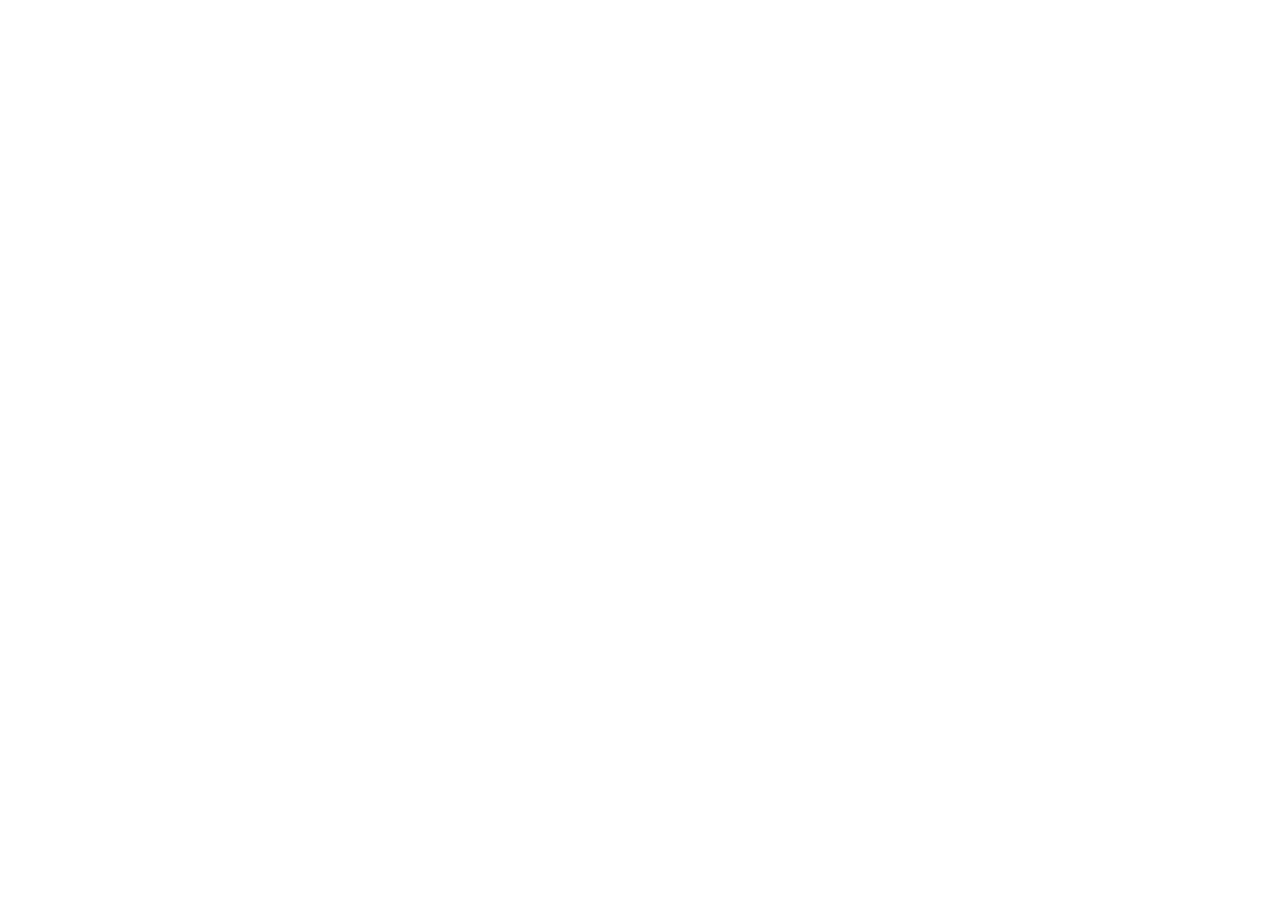
==== index.html @ 9aff6b2b "addding info" ====
<!DOCTYPE html>
<html lang="en">
<head>
    <meta charset="UTF-8">
    <meta name="viewport" content="width=device-width, initial-scale=1.0">
    <title>Document</title>
</head>
<body>
    
    <main

</body>
</html>
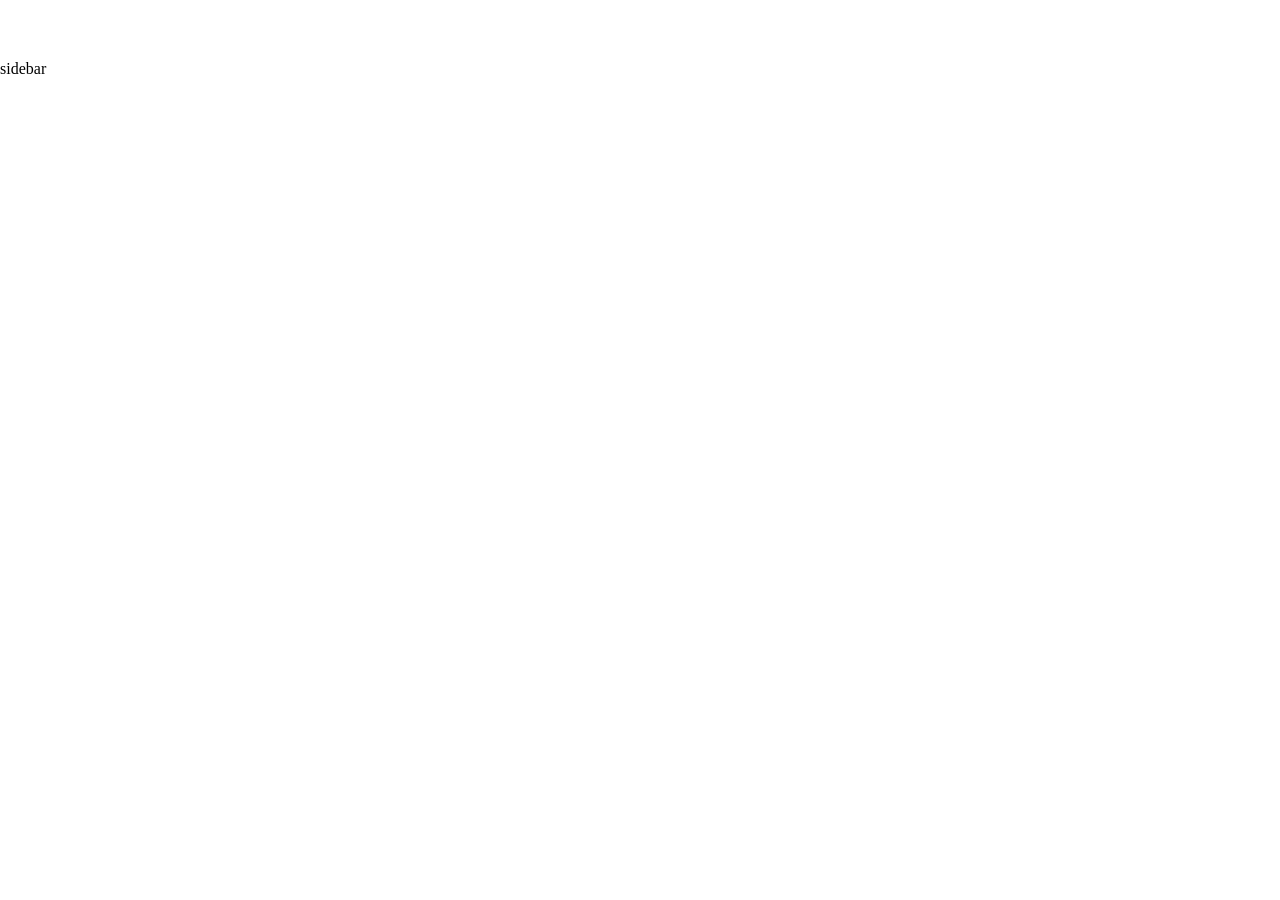
==== commit 98fcdfb1: "adding side bar" ====
--- a/index.html
+++ b/index.html
@@ -4,10 +4,16 @@
     <meta charset="UTF-8">
     <meta name="viewport" content="width=device-width, initial-scale=1.0">
     <title>Document</title>
+
+    <link rel="stylesheet" href="sidebar.css">
 </head>
 <body>
     
-    <main
+    <main>
+        <div class="sidebar">
+            sidebar
+        </div>
+    </main>
 
 </body>
 </html>
--- a/sidebar.css
+++ b/sidebar.css
@@ -0,0 +1,11 @@
+.sidebar {
+    position: fixed;
+    left: 0;
+    bottom: 0;
+    top: 55px;
+    background-color: white;
+    width: 72px;
+    z-index: 200;
+    padding-top: 5px;
+    cursor: pointer;
+}
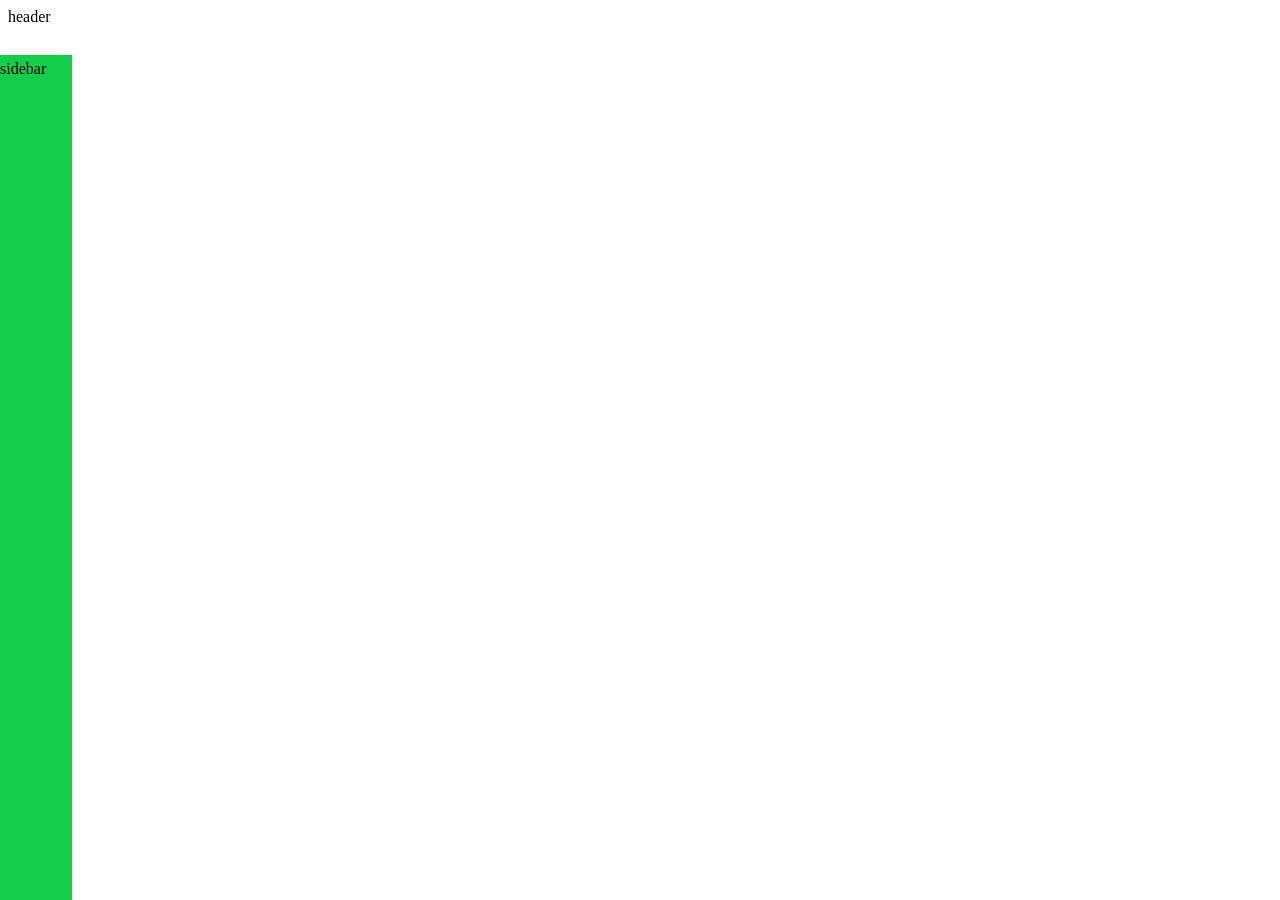
==== commit 25fbe990: "adding header" ====
--- a/index.html
+++ b/index.html
@@ -10,9 +10,15 @@
 <body>
     
     <main>
-        <div class="sidebar">
-            sidebar
-        </div>
+        <nav>
+            <div class="header">
+                header
+            </div>
+            
+            <div class="sidebar">
+                sidebar
+            </div>
+        </nav>
     </main>
 
 </body>
--- a/sidebar.css
+++ b/sidebar.css
@@ -3,7 +3,7 @@
     left: 0;
     bottom: 0;
     top: 55px;
-    background-color: white;
+    background-color: rgb(18, 206, 74);
     width: 72px;
     z-index: 200;
     padding-top: 5px;
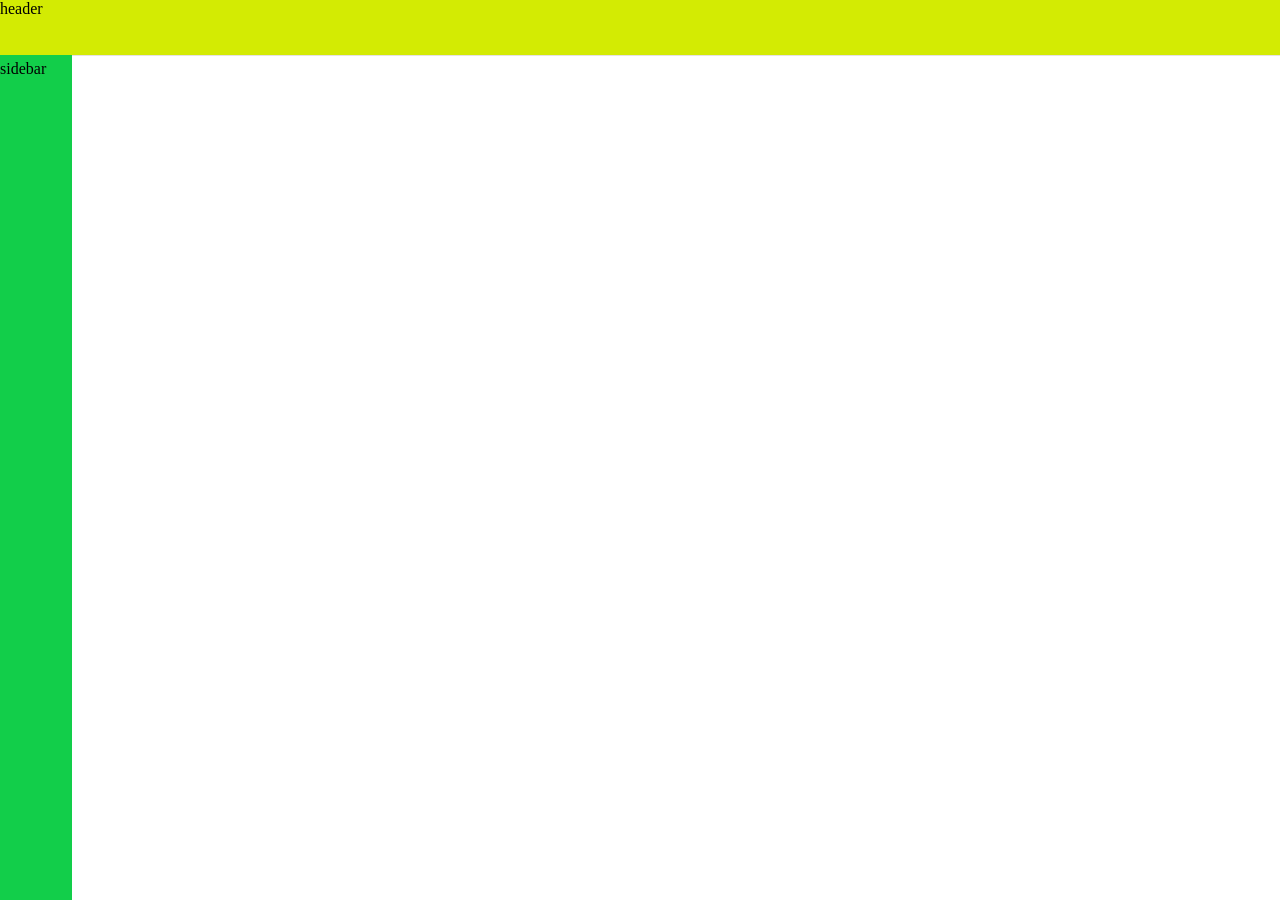
==== commit df674771: "connecting the header" ====
--- a/index.html
+++ b/index.html
@@ -6,6 +6,7 @@
     <title>Document</title>
 
     <link rel="stylesheet" href="sidebar.css">
+    <link rel="stylesheet" href="header.css"
 </head>
 <body>
     
@@ -14,7 +15,7 @@
             <div class="header">
                 header
             </div>
-            
+
             <div class="sidebar">
                 sidebar
             </div>
--- a/header.css
+++ b/header.css
@@ -0,0 +1,14 @@
+.header {
+    height: 55px;
+    position: fixed;
+    top: 0;
+    left: 0;
+    right: 0;
+
+    background-color: rgb(211, 235, 3);
+    border-bottom-width: 1px;
+    border-bottom-style: solid;
+    border-bottom-color: rgb(230, 226, 226);
+
+    z-index: 100;
+}
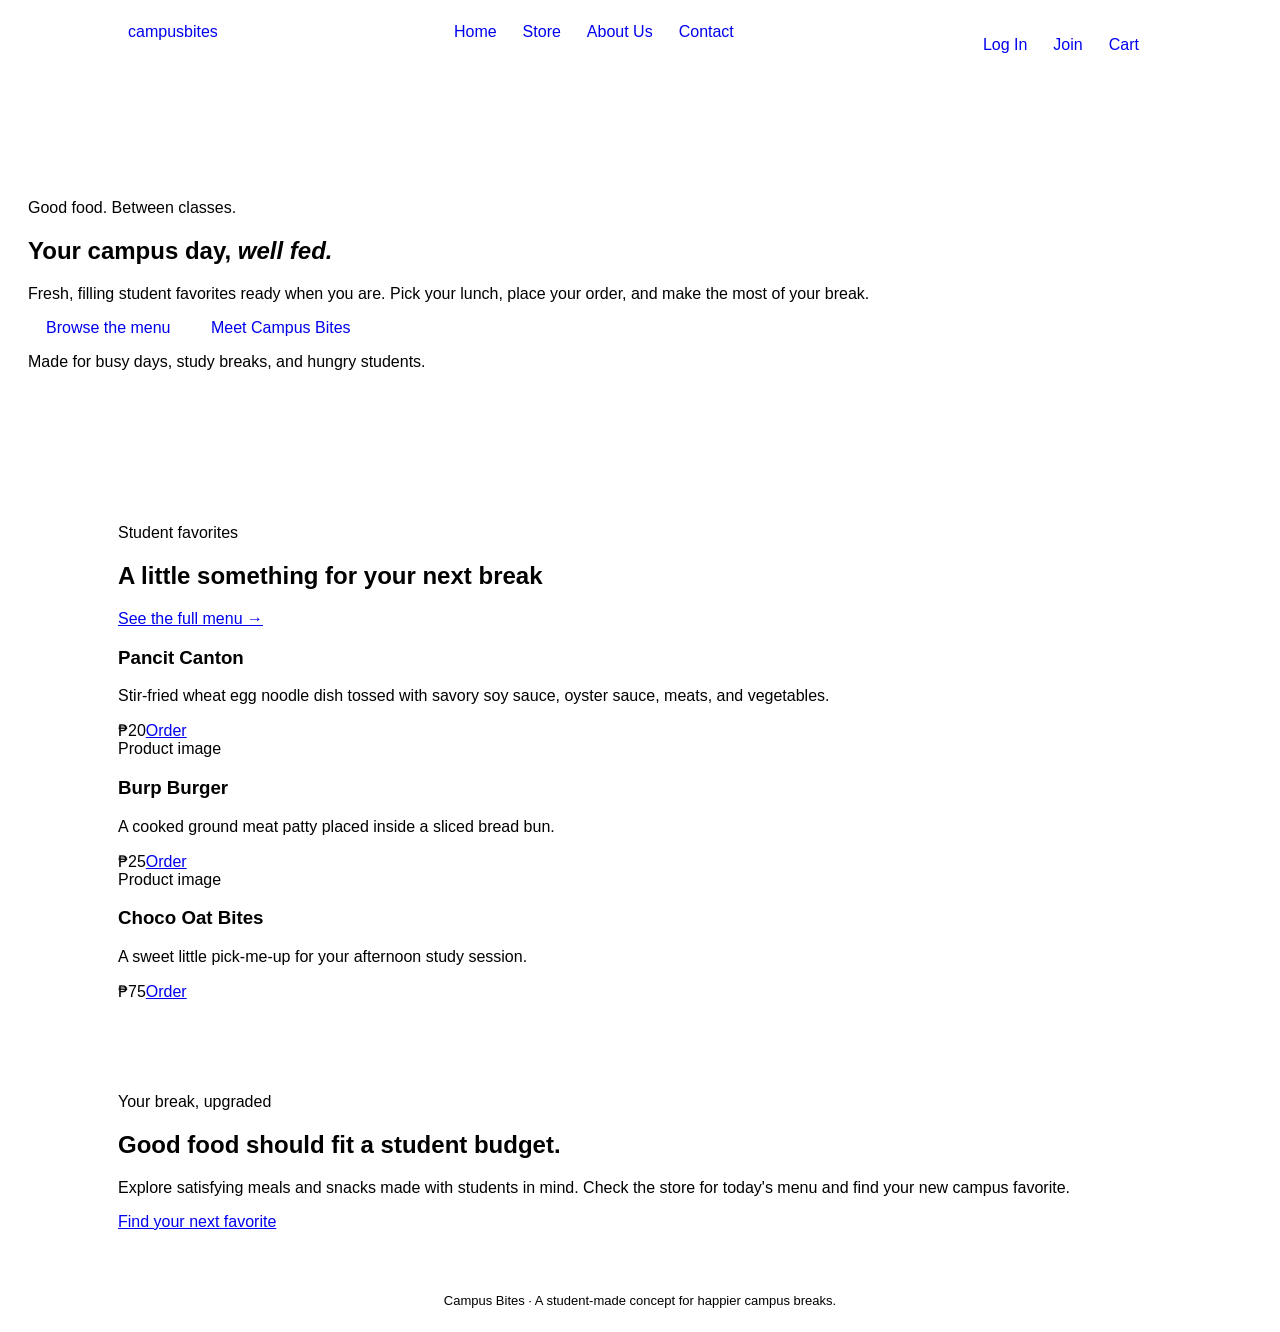
==== commit 39087924: "HOME TO INDEX, CHANGE FILE NAME" ====
--- a/index.html
+++ b/index.html
@@ -1,26 +1,117 @@
 <!DOCTYPE html>
 <html lang="en">
+
 <head>
     <meta charset="UTF-8">
     <meta name="viewport" content="width=device-width, initial-scale=1.0">
-    <title>Document</title>
+    <title>Campus Bites</title>
 
-    <link rel="stylesheet" href="sidebar.css">
-    <link rel="stylesheet" href="header.css"
+    <link rel="stylesheet" href="stylesheet.css">
+    <link rel="stylesheet" href="nav.css">
 </head>
+
 <body>
-    
-    <main>
-        <nav>
-            <div class="header">
-                header
-            </div>
+    <header class="site-header">
+        <nav class="nav-wrap">
+            <a class="brand" href="home.html">campus<span>bites</span></a>
+            <ul>
+                <li><a href="home.html">Home</a></li>
+                <li><a href="store.html">Store</a></li>
+                <li><a href="about_us.html">About Us</a></li>
+                <li><a href="contact.html">Contact</a></li>
+            </ul>
 
-            <div class="sidebar">
-                sidebar
+            <div class="nav-action">
+                <a class="log-in" href="log_in.html">Log In</a>
+                <a class="register-link" href="register.html">Join</a>
+                <a class="cart-link" href="cart.html">Cart</a>
             </div>
         </nav>
+    </header>
+
+    <main>
+        <section class="message">
+            <div class="container-message-grid">
+                <div>
+                    <p class="eyebrow">Good food. Between classes.</p>
+                    <h1>Your campus day, <em>well fed.</em></h1>
+                    <p class="lead">
+                        Fresh, filling student favorites ready when you are. Pick your
+                        lunch, place your order, and make the most of your break.
+                    </p>
+                    <div class="message-button">
+                        <a class="message-button-store" href="store.html">Browse the menu</a>
+                        <a class="message-button-about" href="about_us.html">Meet Campus Bites</a>
+                    </div>
+                    <p class="message-note">
+                        Made for busy days, study breaks, and hungry students.
+                    </p>
+                </div>
+            </div>
+        </section>
+
+        <section class="section">
+            <div class="container">
+                <div class="section-heading">
+                    <div>
+                        <p class="eyebrow">Student favorites</p>
+                        <h2>A little something for your next break</h2>
+                    </div>
+                    <a class="text-link" href="store.html">See the full menu →</a>
+                </div>
+
+                <div class="cards">
+                    <article class="product-card">
+                        <div class="product-info">
+                            <h3>Pancit Canton</h3>
+                            <p>Stir-fried wheat egg noodle dish tossed with savory soy sauce, oyster sauce, meats, and
+                                vegetables.</p>
+                            <div class="product-bottom">
+                                <span class="price">₱20</span><a class="small-button" href="store.html">Order</a>
+                            </div>
+                        </div>
+                    </article>
+                    <article class="product-card">
+                        <div class="image-blank">Product image</div>
+                        <div class="product-info">
+                            <h3>Burp Burger</h3>
+                            <p>A cooked ground meat patty placed inside a sliced bread bun.</p>
+                            <div class="product-bottom">
+                                <span class="price">₱25</span><a class="small-button" href="store.html">Order</a>
+                            </div>
+                        </div>
+                    </article>
+                    <article class="product-card">
+                        <div class="image-blank">Product image</div>
+                        <div class="product-info">
+                            <h3>Choco Oat Bites</h3>
+                            <p>
+                                A sweet little pick-me-up for your afternoon study session.
+                            </p>
+                            <div class="product-bottom">
+                                <span class="price">₱75</span><a class="small-button" href="store.html">Order</a>
+                            </div>
+                        </div>
+                    </article>
+                </div>
+            </div>
+        </section>
+
+        <section class="section">
+            <div class="promo">
+                <p class="eyebrow">Your break, upgraded</p>
+                <h2>Good food should fit a student budget.</h2>
+                <p>
+                    Explore satisfying meals and snacks made with students in mind.
+                    Check the store for today's menu and find your new campus favorite.
+                </p>
+                <a class="promo-btn-store" href="store.html">Find your next favorite</a>
+            </div>
+        </section>
+        <footer class="site-footer">
+            Campus Bites · A student-made concept for happier campus breaks.
+        </footer>
     </main>
+</body>
 
-</body>
 </html>
--- a/stylesheet.css
+++ b/stylesheet.css
@@ -0,0 +1,55 @@
+@import url(https://fonts.google.com/specimen/SN+Pro?categoryFilters=Sans+Serif:%2FSans%2FRounded);
+
+/*
+:root {
+    --ink: #23342a;
+    --muted: #6f7d72;
+    --green: #2d6547;
+    --green-dark: #214d36;
+    --lime: #d9ec9b;
+    --cream: #fbf9f2;
+    --white: #fff;
+    --line: #e7e8df;
+    --orange: #ed9d5b;
+}
+    */
+
+* {
+    box-sizing: border-box;
+}
+
+body {
+    margin: 0;
+    font-family: 'SN Pro', sans-serif ;
+}
+
+/*HOME*/
+
+.message {
+    min-height: 40vh;
+    display: flex;
+    align-items: center;
+    padding-top: 44px;
+    padding-right: 28px;
+    padding-bottom: 54px;
+    padding-left: 28px;
+}
+
+.message a {
+    text-decoration: none;
+    padding: 8px;
+    margin: 10px;
+}
+
+.section {
+    max-width: 1120px;
+    margin: 0 auto;
+    padding: 38px;
+}
+
+/*FOOTER*/
+.site-footer {
+    padding: 24px;
+    font-size: 13px;
+    text-align: center;
+}
--- a/nav.css
+++ b/nav.css
@@ -0,0 +1,32 @@
+@import url(https://fonts.google.com/specimen/SN+Pro?categoryFilters=Sans+Serif:%2FSans%2FRounded);
+
+.nav-wrap {
+    position: sticky;
+    top: 0;
+    width: 100%;
+    z-index: 10;
+    display: flex;
+    justify-content: space-around;
+    text-align: center;
+    padding: 10px;
+    margin-bottom: 20px;
+    float: left;
+    font-family: 'SN Pro', sans-serif;
+}
+
+.nav-wrap a {
+    text-decoration: none;
+}
+
+.nav-wrap ul {
+    list-style-type: none;
+    margin: 0;
+    padding: 0;
+    overflow: hidden;
+}
+
+.nav-wrap ul li, .brand, .nav-action, .nav-action a {
+    position: relative;
+    float: left;
+    padding: 13px;
+}
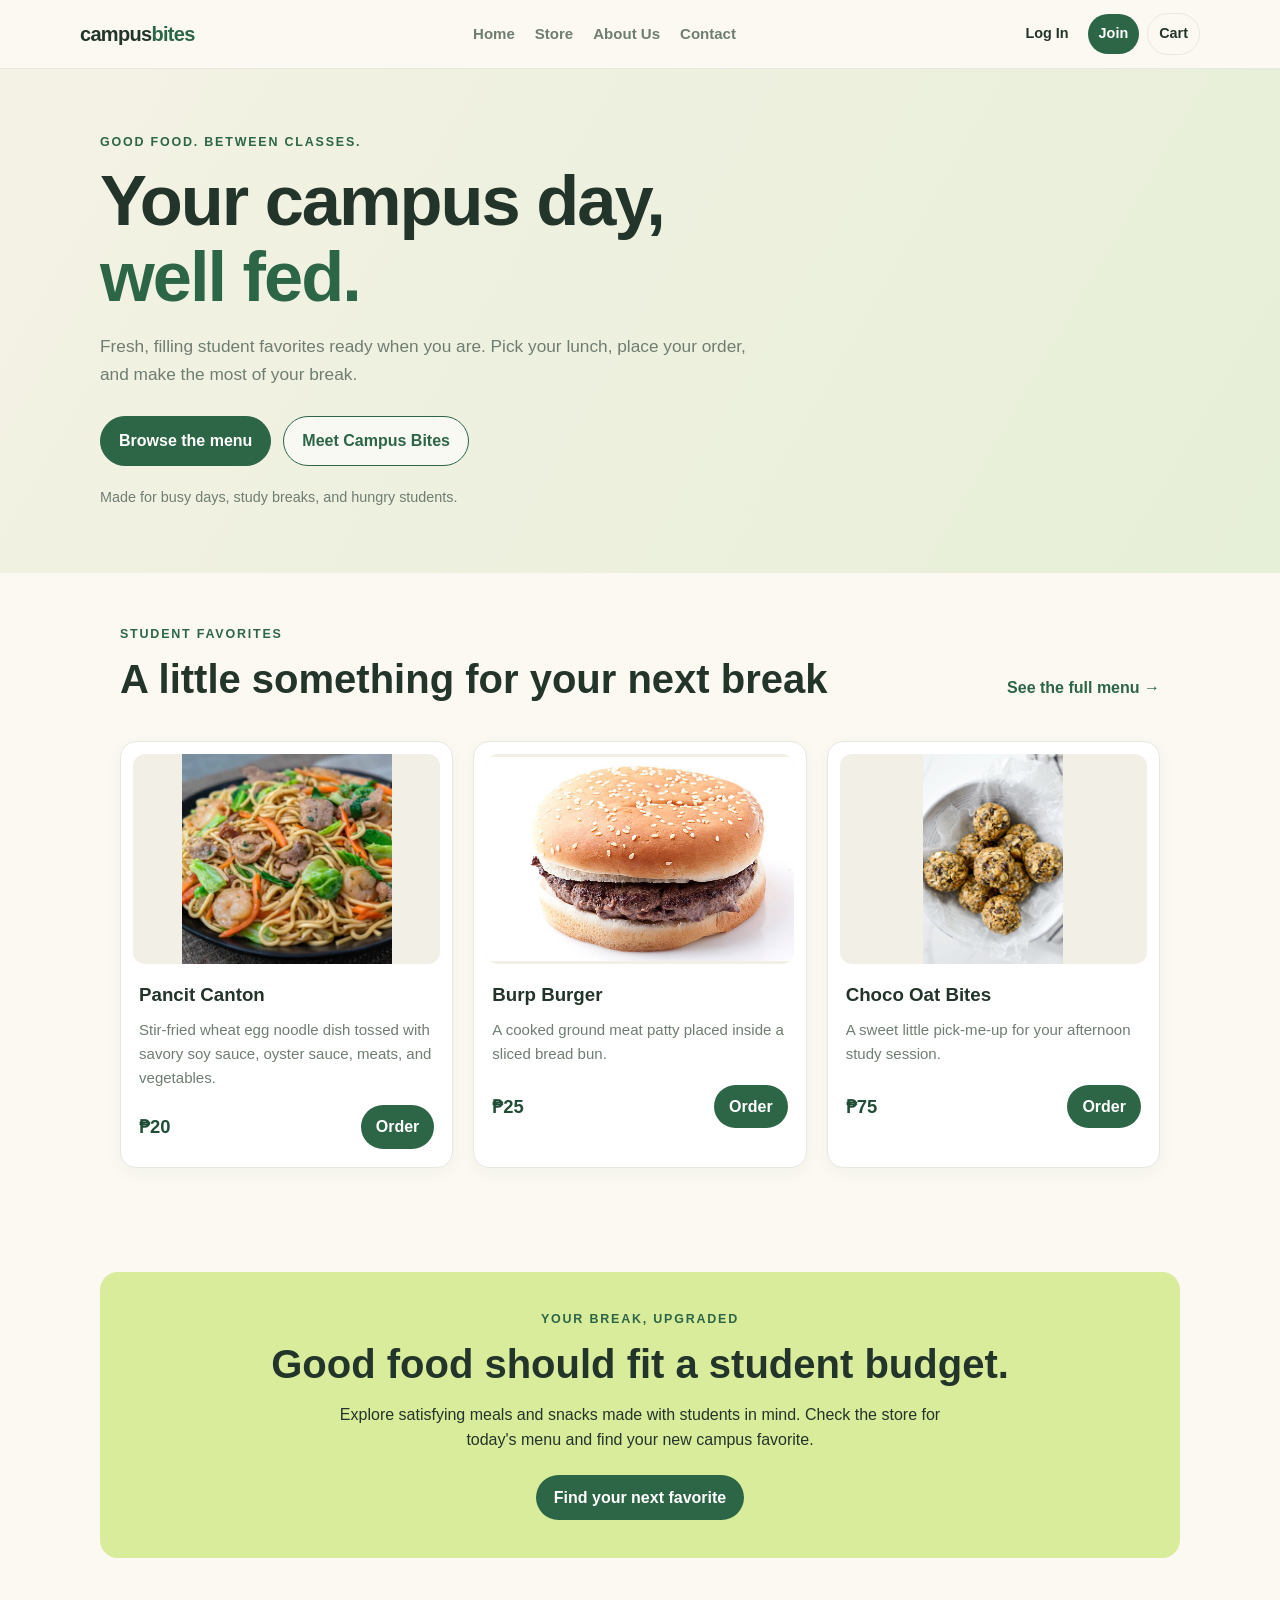
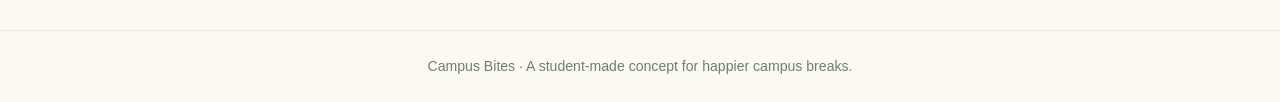
==== commit 17a4b59a: "web" ====
--- a/index.html
+++ b/index.html
@@ -13,9 +13,9 @@
 <body>
     <header class="site-header">
         <nav class="nav-wrap">
-            <a class="brand" href="home.html">campus<span>bites</span></a>
+            <a class="brand" href="index.html">campus<span>bites</span></a>
             <ul>
-                <li><a href="home.html">Home</a></li>
+                <li><a href="index.html">Home</a></li>
                 <li><a href="store.html">Store</a></li>
                 <li><a href="about_us.html">About Us</a></li>
                 <li><a href="contact.html">Contact</a></li>
@@ -62,6 +62,7 @@
 
                 <div class="cards">
                     <article class="product-card">
+                        <div class="image"><img src="img/pancit-canton.png" alt="Pancit Canton"></div>
                         <div class="product-info">
                             <h3>Pancit Canton</h3>
                             <p>Stir-fried wheat egg noodle dish tossed with savory soy sauce, oyster sauce, meats, and
@@ -72,7 +73,7 @@
                         </div>
                     </article>
                     <article class="product-card">
-                        <div class="image-blank">Product image</div>
+                        <div class="image"><img src="img/burp-burger.png" alt="Burp Burger"></div>
                         <div class="product-info">
                             <h3>Burp Burger</h3>
                             <p>A cooked ground meat patty placed inside a sliced bread bun.</p>
@@ -82,7 +83,7 @@
                         </div>
                     </article>
                     <article class="product-card">
-                        <div class="image-blank">Product image</div>
+                        <div class="image"><img src="img/choco-oat-bites.png" alt="Choco Oat Bites"></div>
                         <div class="product-info">
                             <h3>Choco Oat Bites</h3>
                             <p>
--- a/stylesheet.css
+++ b/stylesheet.css
@@ -1,55 +1,534 @@
-@import url(https://fonts.google.com/specimen/SN+Pro?categoryFilters=Sans+Serif:%2FSans%2FRounded);
-
-/*
-:root {
-    --ink: #23342a;
-    --muted: #6f7d72;
-    --green: #2d6547;
-    --green-dark: #214d36;
-    --lime: #d9ec9b;
-    --cream: #fbf9f2;
-    --white: #fff;
-    --line: #e7e8df;
-    --orange: #ed9d5b;
-}
-    */
-
-* {
-    box-sizing: border-box;
-}
-
-body {
-    margin: 0;
-    font-family: 'SN Pro', sans-serif ;
-}
-
-/*HOME*/
-
-.message {
-    min-height: 40vh;
-    display: flex;
-    align-items: center;
-    padding-top: 44px;
-    padding-right: 28px;
-    padding-bottom: 54px;
-    padding-left: 28px;
-}
-
-.message a {
-    text-decoration: none;
-    padding: 8px;
-    margin: 10px;
-}
-
-.section {
-    max-width: 1120px;
-    margin: 0 auto;
-    padding: 38px;
-}
-
-/*FOOTER*/
-.site-footer {
-    padding: 24px;
-    font-size: 13px;
-    text-align: center;
+:root {
+  --ink: #23342a;
+  --muted: #6f7d72;
+  --green: #2d6547;
+  --green-dark: #214d36;
+  --lime: #d9ec9b;
+  --cream: #fbf9f2;
+  --white: #fff;
+  --line: #e7e8df;
+  --orange: #ed9d5b;
+}
+
+* {
+  box-sizing: border-box;
+}
+
+html {
+  scroll-behavior: smooth;
+}
+
+body {
+  margin: 0;
+  color: var(--ink);
+  background: var(--cream);
+  font-family: Arial, Helvetica, sans-serif;
+  line-height: 1.6;
+}
+
+a {
+  color: var(--green);
+}
+
+h1,
+h2,
+h3,
+p {
+  margin-top: 0;
+}
+
+h1 {
+  margin-bottom: 18px;
+  font-size: clamp(2.5rem, 6vw, 4.4rem);
+  line-height: 1.08;
+  letter-spacing: -2px;
+}
+
+h2 {
+  margin-bottom: 14px;
+  font-size: clamp(1.7rem, 3.6vw, 2.5rem);
+  line-height: 1.2;
+}
+
+h3 {
+  margin-bottom: 8px;
+}
+
+.container {
+  width: min(1080px, calc(100% - 40px));
+  margin: 0 auto;
+}
+
+.eyebrow {
+  margin-bottom: 10px;
+  color: var(--green);
+  font-size: .78rem;
+  font-weight: 700;
+  letter-spacing: 1.8px;
+  text-transform: uppercase;
+}
+
+.lead {
+  max-width: 650px;
+  color: var(--muted);
+  font-size: 1.08rem;
+}
+
+.message {
+  display: flex;
+  align-items: center;
+  min-height: 420px;
+  padding: 64px 24px;
+  background: linear-gradient(120deg, #f4f2e5, #e6efd7);
+}
+
+.container-message-grid {
+  width: min(1080px, 100%);
+  margin: auto;
+}
+
+.container-message-grid>div {
+  max-width: 650px;
+}
+
+.message h1 em {
+  color: var(--green);
+  font-style: normal;
+}
+
+.message .lead {
+  padding: 0;
+}
+
+.message-button {
+  display: flex;
+  flex-wrap: wrap;
+  gap: 12px;
+  margin-top: 28px;
+}
+
+.message a {
+  margin: 0;
+  padding: 11px 18px;
+  border: 1px solid var(--green);
+  border-radius: 30px;
+  text-decoration: none;
+  font-weight: 700;
+}
+
+.message-button-store,
+.button-primary {
+  color: white !important;
+  background: var(--green);
+}
+
+.message-button-store:hover,
+.button-primary:hover {
+  background: var(--green-dark);
+}
+
+.message-button-about {
+  background: rgba(255, 255, 255, .6);
+}
+
+.message-note,
+.hero-note {
+  margin: 20px 0 0;
+  color: var(--muted);
+  font-size: .9rem;
+}
+
+.section {
+  max-width: 1120px;
+  margin: 0 auto;
+  padding: 52px 20px;
+}
+
+.section-heading {
+  display: flex;
+  align-items: end;
+  justify-content: space-between;
+  gap: 20px;
+  margin-bottom: 24px;
+}
+
+.text-link {
+  padding-bottom: 16px;
+  font-weight: 700;
+  text-decoration: none;
+}
+
+.cards {
+  display: grid;
+  grid-template-columns: repeat(3, minmax(0, 1fr));
+  gap: 20px;
+}
+
+.product-card,
+.info-card,
+.member-card,
+.form-card,
+.cart-panel {
+  overflow: hidden;
+  border: 1px solid var(--line);
+  border-radius: 16px;
+  background: var(--white);
+  box-shadow: 0 5px 18px rgba(35, 52, 42, .04);
+}
+
+.product-card {
+  padding: 12px;
+}
+
+.image,
+.image-blank {
+  display: grid;
+  place-items: center;
+  min-height: 190px;
+  overflow: hidden;
+  border-radius: 12px;
+  background: #f2f0e6;
+  color: var(--muted);
+}
+
+.image img {
+  display: block;
+  width: 100%;
+  height: 210px;
+  object-fit: contain;
+}
+
+.product-info {
+  padding: 16px 6px 6px;
+}
+
+.product-info p {
+  min-height: 52px;
+  color: var(--muted);
+  font-size: .94rem;
+}
+
+.product-bottom {
+  display: flex;
+  align-items: center;
+  justify-content: space-between;
+  gap: 12px;
+}
+
+.price {
+  color: var(--green-dark);
+  font-size: 1.15rem;
+  font-weight: 700;
+}
+
+.small-button,
+.button {
+  display: inline-block;
+  padding: 9px 15px;
+  border: 0;
+  border-radius: 24px;
+  background: var(--green);
+  color: white;
+  font: inherit;
+  font-weight: 700;
+  text-decoration: none;
+  cursor: pointer;
+}
+
+.small-button:hover,
+.button:hover {
+  background: var(--green-dark);
+}
+
+.promo {
+  padding: 38px;
+  border-radius: 18px;
+  background: var(--lime);
+  text-align: center;
+}
+
+.promo p:not(.eyebrow) {
+  max-width: 620px;
+  margin: 0 auto 22px;
+}
+
+.promo-btn-store {
+  display: inline-block;
+  padding: 10px 18px;
+  border-radius: 24px;
+  background: var(--green);
+  color: white;
+  font-weight: 700;
+  text-decoration: none;
+}
+
+.page-intro,
+.store-intro {
+  padding: 58px 0 20px;
+}
+
+.page-intro h1,
+.store-intro h1 {
+  font-size: clamp(2.5rem, 5vw, 3.6rem);
+}
+
+.store-tools {
+  display: flex;
+  flex-wrap: wrap;
+  gap: 10px;
+  margin-bottom: 22px;
+}
+
+.chip {
+  padding: 7px 14px;
+  border: 1px solid var(--line);
+  border-radius: 24px;
+  background: white;
+  color: var(--muted);
+}
+
+.chip.selected {
+  border-color: var(--green);
+  background: var(--green);
+  color: white;
+}
+
+.about-grid,
+.contact-grid {
+  display: grid;
+  grid-template-columns: repeat(2, minmax(0, 1fr));
+  gap: 20px;
+}
+
+.contact-grid {
+  grid-template-columns: repeat(3, minmax(0, 1fr));
+}
+
+.info-card {
+  padding: 26px;
+}
+
+.info-card p:last-child {
+  margin-bottom: 0;
+}
+
+.contact-detail {
+  color: var(--green);
+  font-weight: 700;
+}
+
+.member-grid {
+  display: grid;
+  grid-template-columns: repeat(4, minmax(0, 1fr));
+  gap: 16px;
+}
+
+.member-card {
+  padding: 12px;
+  text-align: center;
+}
+
+.member-card .image-blank {
+  min-height: 125px;
+  margin-bottom: 14px;
+}
+
+.member-card p {
+  margin-bottom: 4px;
+  color: var(--muted);
+  font-size: .9rem;
+}
+
+.cart-panel {
+  max-width: 760px;
+  padding: 24px;
+}
+
+.cart-row {
+  display: flex;
+  align-items: center;
+  justify-content: space-between;
+  gap: 18px;
+  padding: 16px 0;
+  border-bottom: 1px solid var(--line);
+}
+
+.cart-row p {
+  margin: 0;
+  color: var(--muted);
+}
+
+.cart-row .image-blank {
+  min-width: 70px;
+  min-height: 70px;
+}
+
+.cart-summary {
+  max-width: 340px;
+  margin: 20px 0 0 auto;
+}
+
+.summary-line {
+  display: flex;
+  justify-content: space-between;
+  padding: 6px 0;
+}
+
+.summary-line.total {
+  margin: 8px 0 16px;
+  border-top: 1px solid var(--line);
+  font-size: 1.15rem;
+  font-weight: 700;
+}
+
+.auth-page {
+  padding: 48px 20px;
+}
+
+.auth-layout {
+  display: grid;
+  grid-template-columns: .8fr 1.2fr;
+  gap: 24px;
+  width: min(940px, 100%);
+  margin: 0 auto;
+  align-items: stretch;
+}
+
+.auth-aside {
+  display: flex;
+  align-items: center;
+  padding: 36px;
+  border-radius: 16px;
+  background: var(--lime);
+}
+
+.auth-aside h2 {
+  font-size: 2rem;
+}
+
+.form-card {
+  padding: 32px;
+}
+
+.form-card h1 {
+  font-size: 2.4rem;
+  letter-spacing: -1px;
+}
+
+.form-card .lead {
+  font-size: .98rem;
+}
+
+.field {
+  display: grid;
+  gap: 6px;
+  margin: 0 0 16px;
+}
+
+.field label {
+  font-size: .9rem;
+  font-weight: 700;
+}
+
+.field input {
+  width: 100%;
+  padding: 11px 12px;
+  border: 1px solid #d8ddd5;
+  border-radius: 8px;
+  background: white;
+  font: inherit;
+}
+
+.field input:focus {
+  outline: 2px solid var(--lime);
+  border-color: var(--green);
+}
+
+.form-grid {
+  display: grid;
+  grid-template-columns: repeat(2, minmax(0, 1fr));
+  gap: 0 14px;
+}
+
+.form-foot {
+  margin: 20px 0 0;
+  color: var(--muted);
+  font-size: .92rem;
+}
+
+.form-foot a {
+  font-weight: 700;
+}
+
+.site-footer {
+  margin-top: 20px;
+  padding: 24px 16px;
+  border-top: 1px solid var(--line);
+  color: var(--muted);
+  font-size: .88rem;
+  text-align: center;
+}
+
+@media (max-width: 760px) {
+  .cards {
+    grid-template-columns: repeat(2, minmax(0, 1fr));
+  }
+
+  .contact-grid {
+    grid-template-columns: 1fr;
+  }
+
+  .member-grid {
+    grid-template-columns: repeat(2, minmax(0, 1fr));
+  }
+
+  .nav-wrap {
+    flex-wrap: wrap;
+    gap: 6px;
+  }
+
+  .nav-wrap ul {
+    order: 3;
+    width: 100%;
+    justify-content: center;
+  }
+
+  .nav-action {
+    margin-left: auto;
+  }
+}
+
+@media (max-width: 520px) {
+
+  .cards,
+  .about-grid,
+  .auth-layout {
+    grid-template-columns: 1fr;
+  }
+
+  .form-grid {
+    grid-template-columns: 1fr;
+  }
+
+  .section-heading {
+    align-items: start;
+    flex-direction: column;
+  }
+
+  .text-link {
+    padding: 0;
+  }
+
+  .message {
+    min-height: 0;
+    padding: 54px 20px;
+  }
+
+  .auth-aside {
+    padding: 25px;
+  }
+
+  .form-card {
+    padding: 24px;
+  }
 }
--- a/nav.css
+++ b/nav.css
@@ -1,32 +1,112 @@
-@import url(https://fonts.google.com/specimen/SN+Pro?categoryFilters=Sans+Serif:%2FSans%2FRounded);
-
-.nav-wrap {
-    position: sticky;
-    top: 0;
-    width: 100%;
-    z-index: 10;
-    display: flex;
-    justify-content: space-around;
-    text-align: center;
-    padding: 10px;
-    margin-bottom: 20px;
-    float: left;
-    font-family: 'SN Pro', sans-serif;
-}
-
-.nav-wrap a {
-    text-decoration: none;
-}
-
-.nav-wrap ul {
-    list-style-type: none;
-    margin: 0;
-    padding: 0;
-    overflow: hidden;
-}
-
-.nav-wrap ul li, .brand, .nav-action, .nav-action a {
-    position: relative;
-    float: left;
-    padding: 13px;
+.site-header {
+    position: sticky;
+    top: 0;
+    z-index: 10;
+    border-bottom: 1px solid var(--line);
+    background: rgba(251, 249, 242, .96);
+    backdrop-filter: blur(10px);
+}
+
+.nav-wrap {
+    display: flex;
+    align-items: center;
+    justify-content: space-between;
+    gap: 22px;
+    width: min(1120px, calc(100% - 32px));
+    min-height: 68px;
+    margin: 0 auto;
+}
+
+.nav-wrap a {
+    color: var(--ink);
+    text-decoration: none;
+}
+
+.brand {
+    flex: 0 0 auto;
+    font-size: 1.25rem;
+    font-weight: 800;
+    letter-spacing: -.7px;
+}
+
+.brand span {
+    color: var(--green);
+}
+
+.nav-wrap ul {
+    display: flex;
+    align-items: center;
+    gap: 20px;
+    margin: 0;
+    padding: 0;
+    list-style: none;
+}
+
+.nav-wrap ul a {
+    color: var(--muted);
+    font-size: .94rem;
+    font-weight: 600;
+}
+
+.nav-wrap ul a:hover,
+.nav-action a:hover {
+    color: var(--green);
+}
+
+.nav-action {
+    display: flex;
+    align-items: center;
+    gap: 8px;
+}
+
+.nav-action a {
+    padding: 8px 11px;
+    font-size: .9rem;
+    font-weight: 700;
+}
+
+.nav-action .register-link {
+    border-radius: 22px;
+    background: var(--green);
+    color: white;
+}
+
+.nav-action .cart-link {
+    border: 1px solid var(--line);
+    border-radius: 22px;
+}
+
+@media (max-width: 760px) {
+    .nav-wrap {
+        gap: 8px;
+        padding: 10px 0;
+    }
+
+    .nav-wrap ul {
+        gap: 14px;
+    }
+
+    .nav-action {
+        gap: 3px;
+    }
+
+    .nav-action a {
+        padding: 7px 8px;
+    }
+}
+
+@media (max-width: 520px) {
+    .nav-wrap {
+        justify-content: center;
+    }
+
+    .nav-wrap ul {
+        order: 3;
+        justify-content: center;
+        gap: 18px;
+    }
+
+    .nav-action {
+        margin-left: auto;
+    }
 }
